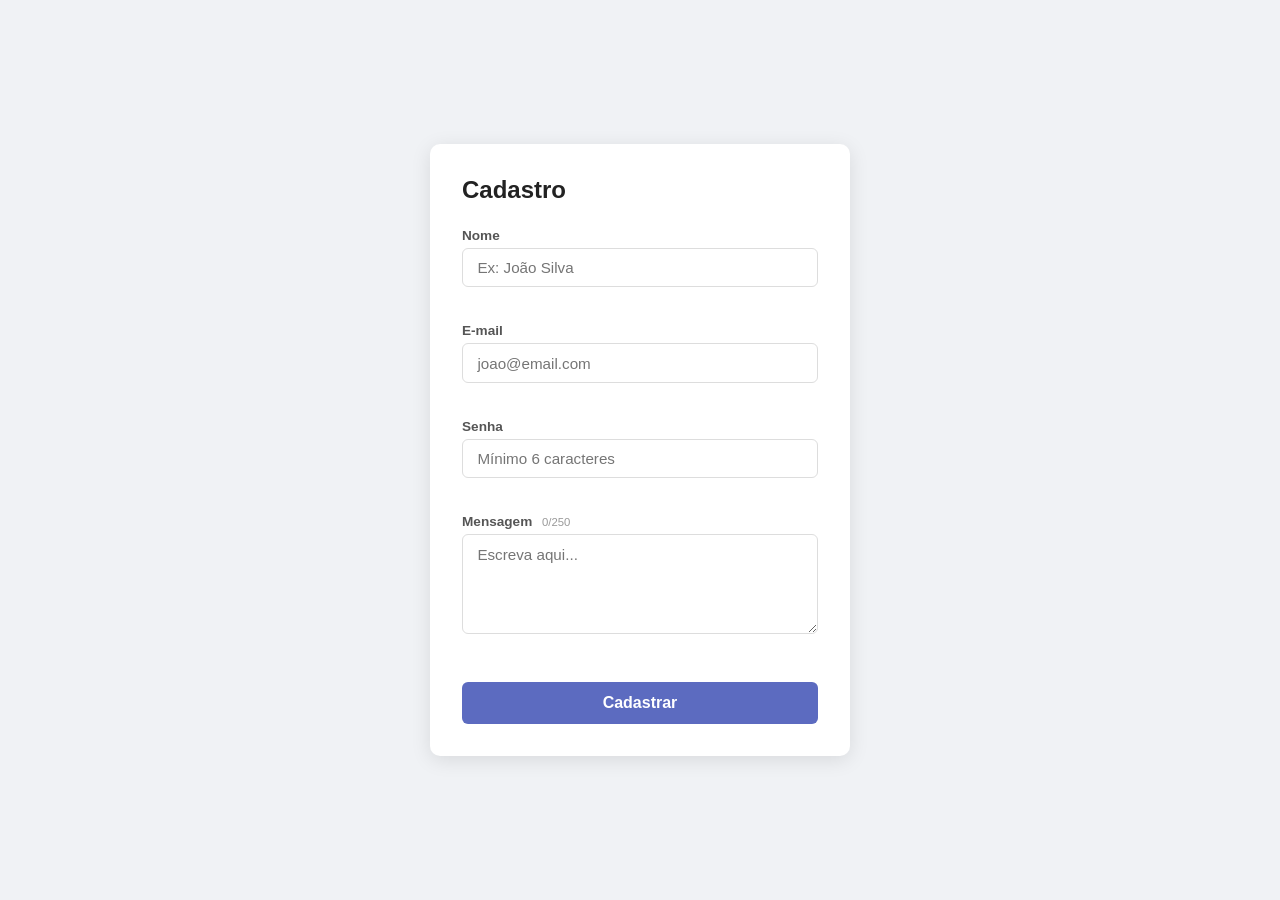
==== index.html @ 66b96d5d "colocando o trabalho" ====
<!DOCTYPE html>
<html lang="pt-BR">
<head>
  <meta charset="UTF-8"/>
  <meta name="viewport" content="width=device-width, initial-scale=1.0"/>
  <title>Cadastro</title>
  <link rel="stylesheet" href="css/index.css"/>
</head>
<body>

  <div class="card" id="card-form">
    <h1>Cadastro</h1>

    <form id="form" novalidate>

      <div class="campo">
        <label for="nome">Nome</label>
        <input type="text" id="nome" placeholder="Ex: João Silva"/>
        <span class="erro" id="erro-nome"></span>
      </div>

      <div class="campo">
        <label for="email">E-mail</label>
        <input type="email" id="email" placeholder="joao@email.com"/>
        <span class="erro" id="erro-email"></span>
      </div>

      <div class="campo">
        <label for="senha">Senha</label>
        <input type="password" id="senha" placeholder="Mínimo 6 caracteres"/>
        <span class="erro" id="erro-senha"></span>
      </div>

      <div class="campo">
        <label for="mensagem">Mensagem <small id="contador">0/250</small></label>
        <textarea id="mensagem" maxlength="250" placeholder="Escreva aqui..."></textarea>
        <span class="erro" id="erro-mensagem"></span>
      </div>

      <button type="submit">Cadastrar</button>
    </form>
  </div>

  <!-- Sucesso -->
  <div class="card" id="card-sucesso" style="display:none">
    <p class="ok">✅ Cadastro realizado com sucesso!</p>
    <div class="resultado">
      <p><strong>Nome:</strong> <span id="res-nome"></span></p>
      <p><strong>E-mail:</strong> <span id="res-email"></span></p>
      <p><strong>Mensagem:</strong> <span id="res-mensagem"></span></p>
    </div>
    <button id="btn-novo">+ Novo cadastro</button>
  </div>

  <script src="js/script.js"></script>
</body>
</html>
---- css/index.css ----
* { box-sizing: border-box; margin: 0; padding: 0; }

body {
  font-family: sans-serif;
  background: #f0f2f5;
  display: flex;
  justify-content: center;
  align-items: center;
  min-height: 100vh;
  padding: 1rem;
}

.card {
  background: #fff;
  border-radius: 10px;
  padding: 2rem;
  width: 100%;
  max-width: 420px;
  box-shadow: 0 4px 20px rgba(0,0,0,0.1);
}

h1 {
  margin-bottom: 1.5rem;
  font-size: 1.5rem;
  color: #222;
}

.campo {
  margin-bottom: 1rem;
}

label {
  display: block;
  font-size: 0.85rem;
  font-weight: 600;
  color: #555;
  margin-bottom: 0.3rem;
}

label small {
  font-weight: 400;
  color: #999;
  margin-left: 6px;
}

input, textarea {
  width: 100%;
  padding: 0.65rem 0.9rem;
  border: 1px solid #ddd;
  border-radius: 6px;
  font-size: 0.95rem;
  font-family: sans-serif;
  outline: none;
  transition: border-color 0.2s;
}

input:focus, textarea:focus {
  border-color: #5c6bc0;
}

textarea {
  resize: vertical;
  min-height: 100px;
}

.erro {
  display: block;
  color: #e53935;
  font-size: 0.78rem;
  margin-top: 0.25rem;
  min-height: 1rem;
}

.campo.invalido input,
.campo.invalido textarea {
  border-color: #e53935;
}

button {
  width: 100%;
  padding: 0.75rem;
  margin-top: 0.5rem;
  background: #5c6bc0;
  color: #fff;
  border: none;
  border-radius: 6px;
  font-size: 1rem;
  font-weight: 600;
  cursor: pointer;
  transition: background 0.2s;
}

button:hover { background: #3f51b5; }

.ok {
  font-size: 1.1rem;
  font-weight: 600;
  color: #2e7d32;
  margin-bottom: 1rem;
}

.resultado {
  background: #f5f5f5;
  border-radius: 6px;
  padding: 1rem;
  margin-bottom: 1rem;
  line-height: 2;
  word-break: break-word;
}
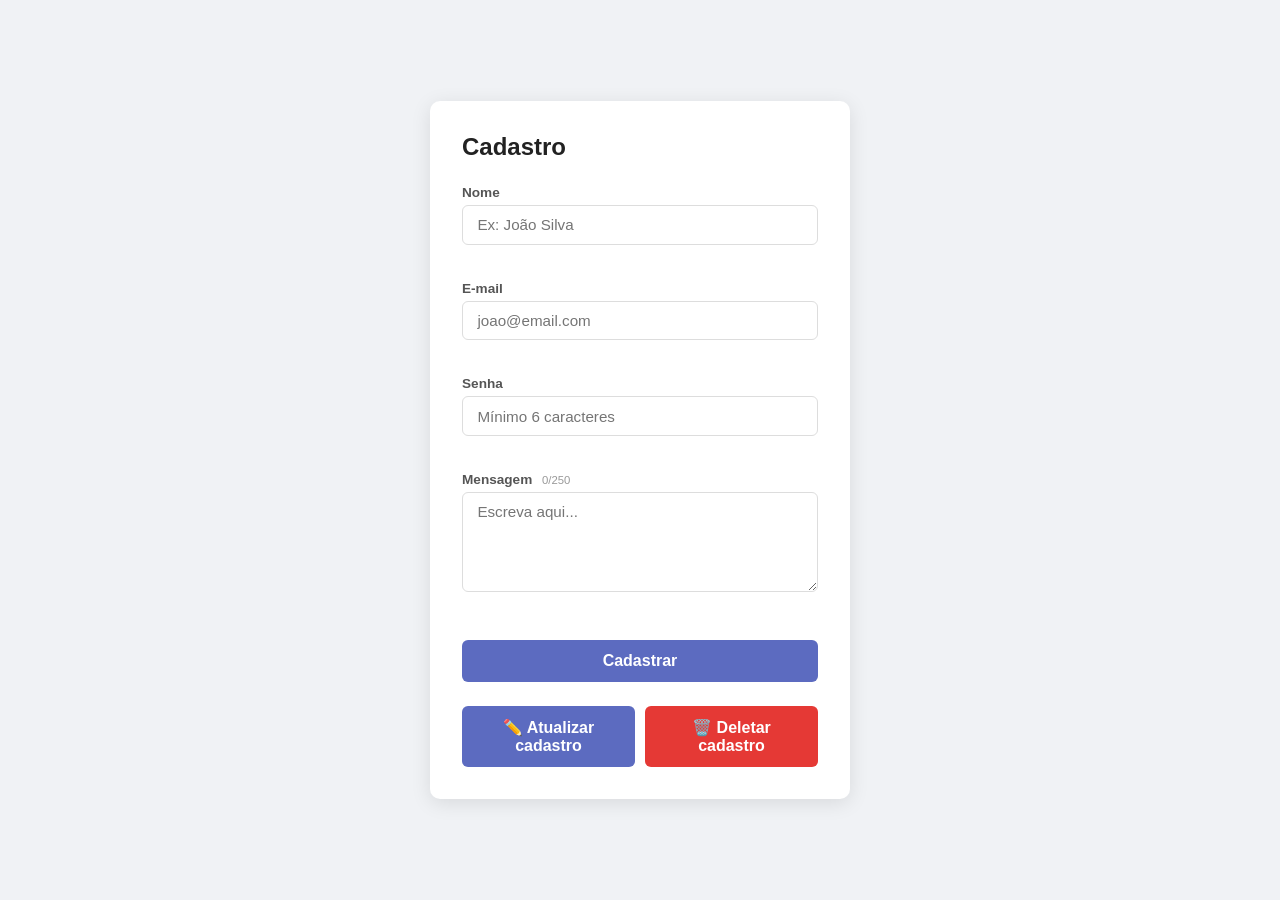
==== commit 2bcefd1a: "html cadastro com atualizar e deletar" ====
--- a/index.html
+++ b/index.html
@@ -13,35 +13,46 @@
 
     <form id="form" novalidate>
 
-      <div class="campo">
+      <div class="campo" id="campo-nome">
         <label for="nome">Nome</label>
-        <input type="text" id="nome" placeholder="Ex: João Silva"/>
+        <input type="text" id="nome" name="nome" placeholder="Ex: João Silva"/>
         <span class="erro" id="erro-nome"></span>
       </div>
 
-      <div class="campo">
+      <div class="campo" id="campo-email">
         <label for="email">E-mail</label>
-        <input type="email" id="email" placeholder="joao@email.com"/>
+        <input type="email" id="email" name="email" placeholder="joao@email.com"/>
         <span class="erro" id="erro-email"></span>
       </div>
 
-      <div class="campo">
+      <div class="campo" id="campo-senha">
         <label for="senha">Senha</label>
-        <input type="password" id="senha" placeholder="Mínimo 6 caracteres"/>
+        <input type="password" id="senha" name="senha" placeholder="Mínimo 6 caracteres"/>
         <span class="erro" id="erro-senha"></span>
       </div>
 
-      <div class="campo">
+      <div class="campo" id="campo-mensagem">
         <label for="mensagem">Mensagem <small id="contador">0/250</small></label>
-        <textarea id="mensagem" maxlength="250" placeholder="Escreva aqui..."></textarea>
+        <textarea id="mensagem" name="mensagem" maxlength="250" placeholder="Escreva aqui..."></textarea>
         <span class="erro" id="erro-mensagem"></span>
       </div>
 
       <button type="submit">Cadastrar</button>
     </form>
+
+    <!-- NOVOS BOTÕES -->
+    <div style="margin-top: 1rem; display: flex; gap: 10px;">
+      <button onclick="window.location.href='update.html'" style="background:#5c6bc0;">
+        ✏️ Atualizar cadastro
+      </button>
+
+      <button onclick="window.location.href='delete.html'" style="background:#e53935;">
+        🗑️ Deletar cadastro
+      </button>
+    </div>
+
   </div>
 
-  <!-- Sucesso -->
   <div class="card" id="card-sucesso" style="display:none">
     <p class="ok">✅ Cadastro realizado com sucesso!</p>
     <div class="resultado">
@@ -54,4 +65,4 @@
 
   <script src="js/script.js"></script>
 </body>
-</html>+</html>
